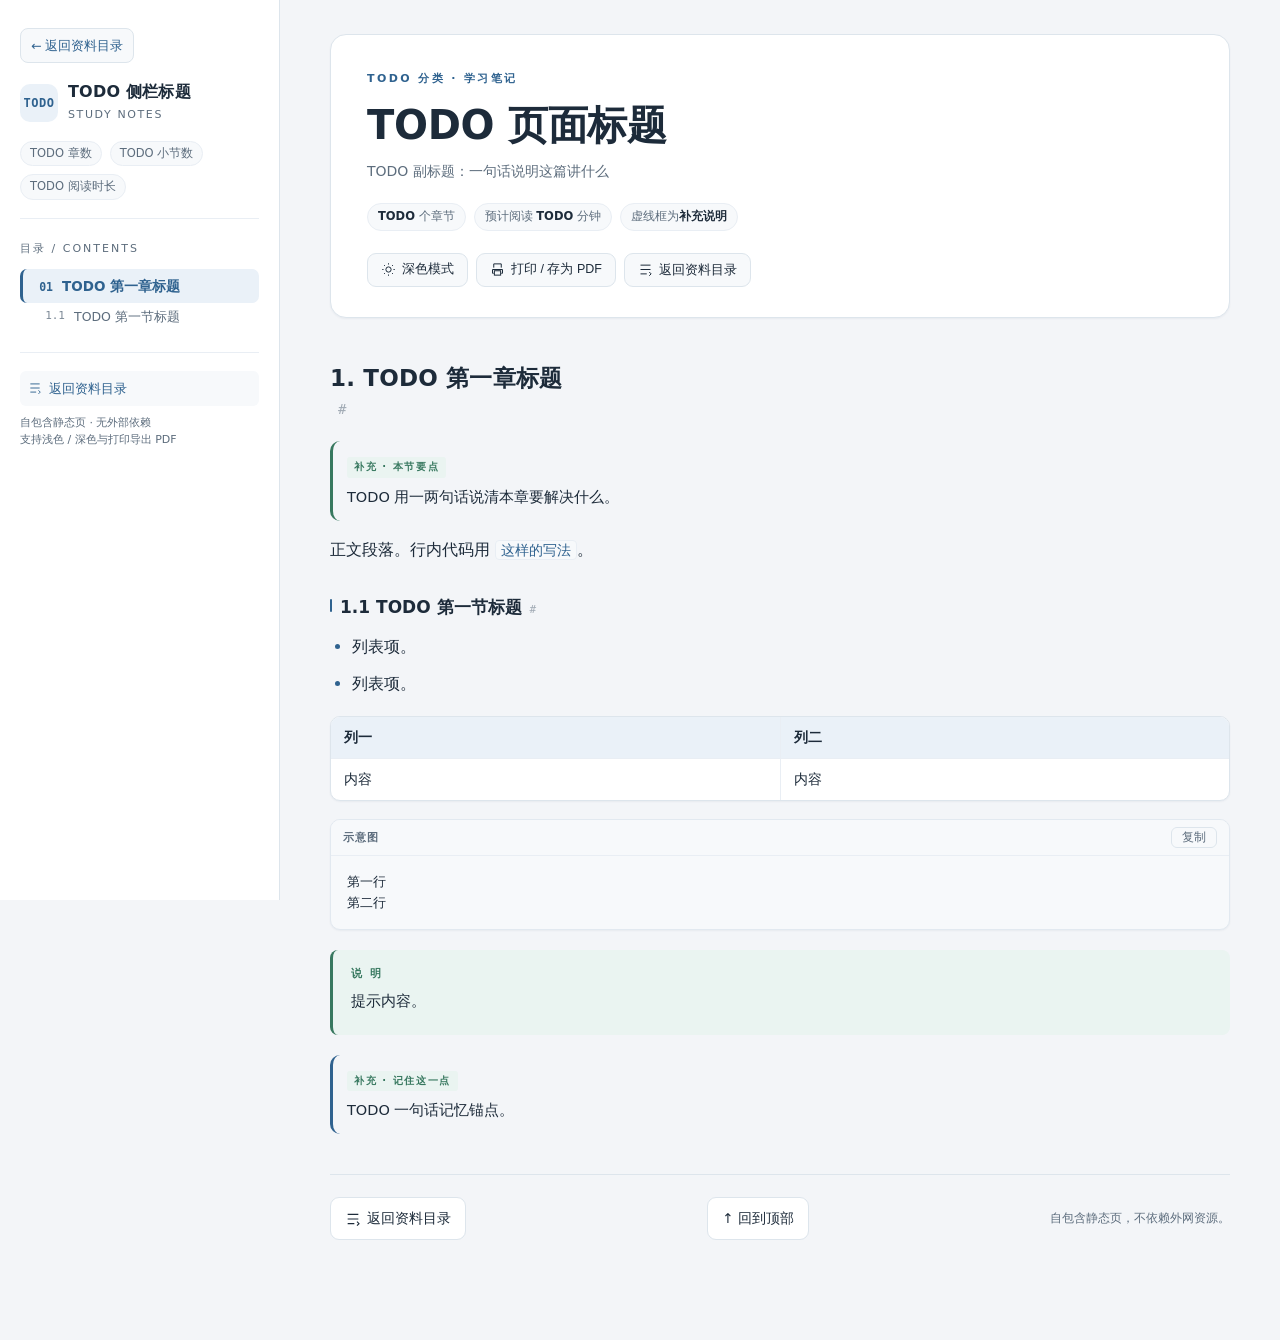
==== notes/_template.html @ d2bcf4ab "Add MySQL notes; make index data-driven with search; add shared note template" ====
<!DOCTYPE html>
<html lang="zh-CN" data-theme="light" data-note-key="note-id">
<head>
<!-- ============================================================
     资料页模板 · 新增资料时复制本文件
     1. 文件名：notes/<短横线英文>.html
     2. 搜索替换 TODO 处：页面标题、侧栏标题、hero、正文
     3. data-note-key 改成唯一值（用于记住深色模式偏好）
     4. 到 assets/notes-data.js 里加一条记录
     样式与脚本都来自 ../assets/，不要在页面里另写 CSS
     ============================================================ -->
<meta charset="utf-8">
<meta name="viewport" content="width=device-width, initial-scale=1">
<meta name="robots" content="noindex, nofollow">
<title>TODO 页面标题</title>
<meta name="description" content="TODO 一句话摘要">
<script>(function(){try{var k='reading-library-note-theme-'+(document.documentElement.getAttribute('data-note-key')||'default');var t=localStorage.getItem(k);if(!t){t=window.matchMedia&&matchMedia('(prefers-color-scheme: dark)').matches?'dark':'light';}document.documentElement.setAttribute('data-theme',t);}catch(e){}})();</script>
<link rel="stylesheet" href="../assets/note.css">
</head>
<body>
<div id="bar"></div>

<div class="topbar">
  <a class="topbar-back" href="../index.html">‹ 目录</a>
  <span class="topbar-title">TODO 侧栏标题</span>
  <div style="display:flex;gap:8px">
    <button class="tb-btn" id="tocToggle" type="button">目录</button>
    <button class="tb-btn theme-toggle" type="button" aria-pressed="false">
      <svg viewBox="0 0 24 24" width="14" height="14" stroke="currentColor" fill="none" stroke-width="1.8"><circle cx="12" cy="12" r="4.5"/><path d="M12 2v2M12 20v2M2 12h2M20 12h2M4.9 4.9l1.4 1.4M17.7 17.7l1.4 1.4M19.1 4.9l-1.4 1.4M6.3 17.7l-1.4 1.4"/></svg>
      <span class="theme-label">深色模式</span>
    </button>
  </div>
</div>
<div id="backdrop"></div>

<aside id="sidebar">
  <div class="side-inner">
    <a class="back-link" href="../index.html">← 返回资料目录</a>
    <div class="brand">
      <span class="mark">TODO</span>
      <div>
        <h2>TODO 侧栏标题</h2>
        <p>Study Notes</p>
      </div>
    </div>
    <div class="side-meta">
      <span>TODO 章数</span><span>TODO 小节数</span><span>TODO 阅读时长</span>
    </div>
    <p class="side-title">目录 / Contents</p>
    <nav id="toc">
      <a class="toc-item" href="#s1" data-target="s1"><span class="toc-num">01</span><span class="toc-text">TODO 第一章标题</span></a>
      <a class="toc-sub" href="#s1-1" data-target="s1-1"><span class="toc-sub-num">1.1</span><span class="toc-text">TODO 第一节标题</span></a>
    </nav>
    <div class="side-foot">
      <a href="../index.html">
        <svg viewBox="0 0 24 24" width="14" height="14" stroke="currentColor" fill="none" stroke-width="1.6"><path d="M4 5h16M4 12h16M4 19h10"/><path d="M18 16l3 3-3 3"/></svg>
        返回资料目录
      </a>
      <em>自包含静态页 · 无外部依赖<br>支持浅色 / 深色与打印导出 PDF</em>
    </div>
  </div>
</aside>

<main>
<div class="wrap">
  <header class="hero">
    <p class="eyebrow">TODO 分类 · 学习笔记</p>
    <h1>TODO 页面标题</h1>
    <p class="hero-sub">TODO 副标题：一句话说明这篇讲什么</p>
    <div class="pills">
      <span class="pill"><b>TODO</b> 个章节</span>
      <span class="pill">预计阅读 <b>TODO</b> 分钟</span>
      <span class="pill">虚线框为<b>补充说明</b></span>
    </div>
    <div class="hero-actions">
      <button class="act theme-toggle" type="button" aria-pressed="false">
        <svg viewBox="0 0 24 24"><circle cx="12" cy="12" r="4.2"/><path d="M12 2v2M12 20v2M2 12h2M20 12h2M4.9 4.9l1.4 1.4M17.7 17.7l1.4 1.4M19.1 4.9l-1.4 1.4M6.3 17.7l-1.4 1.4"/></svg>
        <span class="theme-label">深色模式</span>
      </button>
      <button class="act" id="printBtn" type="button">
        <svg viewBox="0 0 24 24"><path d="M6 9V3h12v6M6 18H4v-6h16v6h-2"/><rect x="7" y="14" width="10" height="7"/></svg>
        打印 / 存为 PDF
      </button>
      <a class="act" href="../index.html">
        <svg viewBox="0 0 24 24"><path d="M4 5h16M4 12h16M4 19h10"/><path d="M18 16l3 3-3 3"/></svg>
        返回资料目录
      </a>
    </div>
  </header>

  <article id="content">

<h2 id="s1">1. TODO 第一章标题</h2>
<div class="aux brief"><span class="aux-tag">补充 · 本节要点</span><p>TODO 用一两句话说清本章要解决什么。</p></div>
<p>正文段落。行内代码用 <code class="ic">这样的写法</code>。</p>

<h3 id="s1-1">1.1 TODO 第一节标题</h3>
<ul>
<li>列表项。</li>
<li>列表项。</li>
</ul>

<!-- 表格：外层必须套 .table-wrap，窄屏才会横向滚动而不撑破页面 -->
<div class="table-wrap"><table><thead><tr><th>列一</th><th>列二</th></tr></thead><tbody><tr><td>内容</td><td>内容</td></tr></tbody></table></div>

<!-- 代码 / ASCII 图：用 .codeblock 结构，pre 自带横向滚动 -->
<div class="codeblock" data-lang="text"><div class="cb-head"><span class="cb-lang">示意图</span><span class="cb-hint">可横向滚动</span><button class="copy" type="button" aria-label="复制此代码块">复制</button></div><pre class="cb-pre ascii"><code>第一行
第二行</code></pre></div>

<!-- 提示块：普通用 .callout，纠错用 .callout.correction -->
<div class="callout"><span class="callout-tag">说 明</span><div class="callout-body"><p>提示内容。</p></div></div>

<div class="aux remember"><span class="aux-tag">补充 · 记住这一点</span><p>TODO 一句话记忆锚点。</p></div>

  </article>

  <nav class="page-foot" aria-label="页尾导航">
    <a href="../index.html">
      <svg viewBox="0 0 24 24" width="16" height="16" stroke="currentColor" fill="none" stroke-width="1.7"><path d="M4 5h16M4 12h16M4 19h10"/><path d="M18 16l3 3-3 3"/></svg>
      返回资料目录
    </a>
    <a href="#" id="footTop">↑ 回到顶部</a>
    <em>自包含静态页，不依赖外网资源。</em>
  </nav>
</div>
</main>

<button id="toTop" type="button" aria-label="回到顶部">
  <svg viewBox="0 0 24 24"><path d="M12 19V5M5 12l7-7 7 7"/></svg>
</button>

<script src="../assets/note.js"></script>
</body>
</html>
---- assets/note.css ----
/* ==========================================================================
   资料页统一样式（手机优先）
   用法：<link rel="stylesheet" href="../assets/note.css">
   配套脚本：../assets/note.js
   ========================================================================== */
:root{
  --bg:#f3f5f8; --surface:#ffffff; --surface-2:#f7f9fb; --text:#1d2b3a; --muted:#5d6d7d;
  --border:#dde5ec; --border-soft:#e9eef4; --accent:#2f628f; --accent-2:#37785f;
  --accent-soft:#eaf1f8; --warm:#a8642f; --warm-soft:#fbf2e7; --teal-soft:#eaf4f1;
  --code-bg:#f7f9fb; --code-border:#e2e9f0; --shadow:0 1px 2px rgba(20,45,70,.05); --aux-border:#ccd7e2;
  --tk-com:#7f8d9b; --tk-str:#2f7a6f; --tk-opt:#a8642f; --tk-num:#7a5a9c; --tk-kw:#2f628f; --tk-lab:#8a7c5a;
  --mono:"Sarasa Mono SC","Cascadia Mono","JetBrains Mono",Consolas,"DejaVu Sans Mono","Courier New",monospace;
}
[data-theme="dark"]{
  --bg:#0f151b; --surface:#161e26; --surface-2:#1b242e; --text:#dbe4ec; --muted:#8fa0b0;
  --border:#27313c; --border-soft:#212a34; --accent:#8ab8de; --accent-2:#6fc0a8;
  --accent-soft:#1b2b39; --warm:#d9a35f; --warm-soft:#2a2318; --teal-soft:#152a26;
  --code-bg:#131a22; --code-border:#25303b; --shadow:0 1px 2px rgba(0,0,0,.3); --aux-border:#3a4756;
  --tk-com:#71808f; --tk-str:#7ecab6; --tk-opt:#d9a35f; --tk-num:#c1a3d8; --tk-kw:#8ab8de; --tk-lab:#b0a284;
}
*{box-sizing:border-box}
html{-webkit-text-size-adjust:100%}
body{
  margin:0;background:var(--bg);color:var(--text);
  font-family:"Segoe UI","PingFang SC","Hiragino Sans GB","Microsoft YaHei",system-ui,-apple-system,sans-serif;
  font-size:16px;line-height:1.85;-webkit-font-smoothing:antialiased;
  transition:background-color .18s ease,color .18s ease;
}
#bar{position:fixed;top:0;left:0;height:3px;width:0;background:linear-gradient(90deg,var(--accent),var(--accent-2));z-index:90;transition:width .1s linear}
a{color:var(--accent);text-decoration:none}
a:hover{text-decoration:underline}
::selection{background:var(--accent-soft)}

/* ---------- 侧栏 ---------- */
#sidebar{
  position:fixed;top:0;left:0;bottom:0;width:280px;background:var(--surface);
  border-right:1px solid var(--border);overflow-y:auto;z-index:55;
  scrollbar-width:thin;scrollbar-color:var(--border) transparent;
}
.side-inner{padding:28px 20px 36px}
.brand{display:flex;align-items:center;gap:10px;margin-bottom:6px}
.mark{width:38px;height:38px;flex:0 0 38px;border-radius:10px;background:var(--accent-soft);color:var(--accent);
  display:flex;align-items:center;justify-content:center;font-family:var(--mono);font-size:12px;font-weight:700;letter-spacing:.5px}
.brand h2{margin:0;font-size:16px;line-height:1.35;font-weight:700;letter-spacing:.2px;color:var(--text)}
.brand p{margin:2px 0 0;font-size:11px;letter-spacing:1.6px;color:var(--muted);text-transform:uppercase}
.side-meta{display:flex;gap:8px;flex-wrap:wrap;margin:16px 0 20px;padding-bottom:18px;border-bottom:1px solid var(--border-soft)}
.side-meta span{font-size:11.5px;color:var(--muted);background:var(--surface-2);border:1px solid var(--border-soft);border-radius:20px;padding:1px 9px}
.side-title{font-size:11px;letter-spacing:2px;color:var(--muted);margin:0 0 10px;text-transform:uppercase}
nav#toc{display:flex;flex-direction:column;gap:1px}
.toc-item{display:flex;align-items:baseline;gap:9px;padding:7px 10px;border-radius:7px;border-left:3px solid transparent;color:var(--text);font-size:13.5px;line-height:1.5}
.toc-item .toc-num{font-family:var(--mono);font-size:11.5px;color:var(--muted);width:20px;flex:0 0 20px;text-align:right}
.toc-item:hover{background:var(--surface-2);text-decoration:none}
.toc-item.active{background:var(--accent-soft);border-left-color:var(--accent);color:var(--accent);font-weight:600}
.toc-item.active .toc-num{color:var(--accent)}
.toc-item.section-active{background:var(--surface-2)}
.toc-sub{display:flex;gap:9px;padding:3px 10px 3px 12px;border-left:3px solid transparent;color:var(--muted);font-size:12.5px;line-height:1.55}
.toc-sub .toc-sub-num{font-family:var(--mono);font-size:11px;width:30px;flex:0 0 30px;text-align:right;opacity:.8}
.toc-sub:hover{color:var(--accent);text-decoration:none;background:var(--surface-2)}
.toc-sub.active{color:var(--accent);border-left-color:var(--accent-2);background:var(--accent-soft)}
.side-foot{margin-top:22px;padding-top:18px;border-top:1px solid var(--border-soft);display:flex;flex-direction:column;gap:8px}
.side-foot a{display:flex;align-items:center;gap:7px;font-size:12.5px;color:var(--accent);padding:6px 8px;border-radius:6px;background:var(--surface-2)}
.side-foot a:hover{background:var(--accent-soft);text-decoration:none}
.side-foot em{font-style:normal;font-size:11px;color:var(--muted);line-height:1.6}

/* ---------- 顶部移动栏 ---------- */
.topbar{display:none;position:fixed;top:0;left:0;right:0;height:54px;background:color-mix(in srgb,var(--surface) 88%,transparent);
  backdrop-filter:blur(10px);border-bottom:1px solid var(--border);z-index:70;align-items:center;justify-content:space-between;padding:0 14px}
.topbar-title{font-size:14px;font-weight:600;letter-spacing:.3px;white-space:nowrap;overflow:hidden;text-overflow:ellipsis}
.tb-btn{display:inline-flex;align-items:center;gap:5px;height:32px;padding:0 10px;border-radius:8px;border:1px solid var(--border);
  background:var(--surface);color:var(--text);font-size:12.5px;cursor:pointer}
#backdrop{display:none;position:fixed;inset:0;background:rgba(8,15,22,.45);z-index:54}

/* ---------- 返回资料目录 ---------- */
.topbar-back{display:inline-flex;align-items:center;height:32px;padding:0 9px;border-radius:8px;border:1px solid var(--border);
  background:var(--surface);color:var(--accent);font-size:12.5px;text-decoration:none;white-space:nowrap}
.topbar-back:hover{background:var(--accent-soft);text-decoration:none}
.back-link{display:inline-flex;align-items:center;gap:5px;margin-bottom:18px;font-size:12.5px;color:var(--accent);
  padding:5px 10px;border:1px solid var(--border);border-radius:8px;background:var(--surface-2)}
.back-link:hover{background:var(--accent-soft);text-decoration:none}
.page-foot{margin:40px 0 0;padding-top:22px;border-top:1px solid var(--border);display:flex;flex-wrap:wrap;gap:10px;align-items:center;justify-content:space-between}
.page-foot a{display:inline-flex;align-items:center;gap:6px;font-size:13.5px;padding:8px 14px;border-radius:9px;
  border:1px solid var(--border);background:var(--surface);color:var(--text)}
.page-foot a:hover{border-color:var(--accent);color:var(--accent);text-decoration:none}
.page-foot em{font-style:normal;font-size:12px;color:var(--muted);line-height:1.6}

/* ---------- 主体 ---------- */
main{margin-left:280px;padding:34px 36px 100px}
.wrap{max-width:900px;margin:0 auto}
.hero{background:var(--surface);border:1px solid var(--border);border-radius:16px;padding:34px 36px 30px;box-shadow:var(--shadow);margin-bottom:44px}
.eyebrow{font-size:11px;letter-spacing:2.4px;color:var(--accent);text-transform:uppercase;margin:0 0 10px;font-weight:600}
.hero h1{margin:0;font-size:clamp(28px,3.4vw,40px);line-height:1.3;letter-spacing:-.3px;font-weight:700}
.hero-sub{margin:8px 0 0;color:var(--muted);font-size:14px}
.pills{display:flex;flex-wrap:wrap;gap:8px;margin-top:18px}
.pill{font-size:11.5px;color:var(--muted);background:var(--surface-2);border:1px solid var(--border-soft);border-radius:20px;padding:2px 10px}
.pill b{color:var(--text);font-weight:600}
.hero-actions{display:flex;flex-wrap:wrap;gap:8px;margin-top:22px}
.act{display:inline-flex;align-items:center;gap:6px;height:34px;padding:0 13px;border-radius:9px;border:1px solid var(--border);
  background:var(--surface-2);color:var(--text);font-size:12.5px;cursor:pointer;transition:.15s}
.act:hover{border-color:var(--accent);color:var(--accent);text-decoration:none}
.act svg{width:15px;height:15px;stroke:currentColor;fill:none;stroke-width:1.6}

article{font-size:16px}
article p{margin:14px 0;color:var(--text)}
article p strong,article li strong{color:var(--text);font-weight:600}
h2{font-size:23px;line-height:1.45;font-weight:700;margin:52px 0 18px;padding-top:20px;border-top:1px solid var(--border);
  letter-spacing:.2px;scroll-margin-top:24px}
h2:first-of-type{border-top:0;padding-top:0;margin-top:0}
h3{font-size:17px;line-height:1.5;margin:30px 0 10px;font-weight:600;color:var(--text);scroll-margin-top:24px;display:flex;align-items:baseline;gap:8px}
h3::before{content:"";width:2px;height:13px;background:var(--accent);border-radius:2px;flex:0 0 2px;transform:translateY(-1px)}
.anchor-link{font-family:var(--mono);font-size:11px;color:var(--muted);opacity:.55;text-decoration:none;font-weight:400}
.anchor-link:hover{opacity:1;color:var(--accent)}

ul,ol{margin:12px 0;padding-left:22px}
li{margin:7px 0;color:var(--text)}
ul li::marker{color:var(--accent)}
ol li::marker{color:var(--accent);font-family:var(--mono);font-size:.88em}
ul ul{margin:4px 0}
.ic{font-family:var(--mono);font-size:.9em;background:var(--surface-2);border:1px solid var(--border-soft);border-radius:4px;
  padding:.08em .34em;color:var(--accent);white-space:nowrap}

/* ---------- 代码块 ---------- */
.codeblock{border:1px solid var(--code-border);border-radius:10px;overflow:hidden;background:var(--code-bg);margin:18px 0;box-shadow:var(--shadow)}
.cb-head{display:flex;align-items:center;gap:10px;padding:7px 12px;background:var(--surface-2);border-bottom:1px solid var(--border-soft)}
.cb-lang{font-size:11px;letter-spacing:1.2px;text-transform:uppercase;color:var(--muted);font-weight:600}
.cb-hint{display:none;font-size:11px;color:var(--muted);border-left:1px solid var(--border);padding-left:10px}
.codeblock.scrollable .cb-hint{display:inline}
.copy{margin-left:auto;font-size:11.5px;color:var(--muted);background:transparent;border:1px solid var(--border);border-radius:6px;
  padding:2px 10px;cursor:pointer;transition:.15s;font-family:inherit}
.copy:hover{color:var(--accent);border-color:var(--accent)}
.copy.done{color:var(--accent-2);border-color:var(--accent-2)}
pre{margin:0;padding:16px 16px;overflow-x:auto;background:transparent}
pre code{font-family:var(--mono);font-size:13px;line-height:1.62;display:block;color:var(--text)}
pre.ascii{white-space:pre;overflow-x:auto;overscroll-behavior-x:contain}
pre.ascii code{white-space:pre;font-size:13px;line-height:1.55}
.tk-com{color:var(--tk-com);font-style:italic}
.tk-str{color:var(--tk-str)}
.tk-opt{color:var(--tk-opt)}
.tk-num{color:var(--tk-num)}
.tk-kw{color:var(--tk-kw);font-weight:600}
.tk-lab{color:var(--tk-lab)}
.tk-arrow{color:var(--tk-opt)}

/* ---------- 表格 ---------- */
.table-wrap{overflow-x:auto;margin:18px 0;border:1px solid var(--border);border-radius:10px;background:var(--surface);box-shadow:var(--shadow)}
table{border-collapse:collapse;width:100%;min-width:600px;font-size:14px;line-height:1.65}
th{background:var(--accent-soft);color:var(--text);font-weight:600;text-align:left;white-space:nowrap}
th,td{padding:9px 13px;border-bottom:1px solid var(--border-soft);vertical-align:top}
th:not(:last-child),td:not(:last-child){border-right:1px solid var(--border-soft)}
tbody tr:last-child td{border-bottom:0}
tbody tr:nth-child(even){background:var(--surface-2)}
td code{font-family:var(--mono);font-size:12.5px;display:inline;background:transparent;color:var(--accent)}

/* ---------- 引用 / 校正 ---------- */
.callout{margin:20px 0;padding:14px 16px 14px 18px;border-radius:8px;border-left:3px solid var(--accent-2);background:var(--teal-soft)}
.callout.correction{border-left-color:var(--warm);background:var(--warm-soft)}
.callout-tag{display:block;font-size:10.5px;letter-spacing:2px;color:var(--accent-2);margin-bottom:4px;font-weight:700}
.callout.correction .callout-tag{color:var(--warm)}
.callout-body p{margin:6px 0;font-size:14.5px;line-height:1.75}
.callout-body ul{margin:6px 0;padding-left:20px}
.callout-body li{font-size:14.5px;margin:4px 0}
.callout-body .ic{background:color-mix(in srgb,var(--surface) 60%,transparent);border-color:transparent}

/* ------------- 目录内联 ------------- */
#s1 ul{columns:2;column-gap:30px;padding-left:0;list-style:none;margin-top:8px}
#s1 li{margin:3px 0;break-inside:avoid}
#s1 li::marker{content:""}
#s1 a{display:block;font-size:14px;padding:4px 8px;border-radius:6px}
#s1 a:hover{background:var(--accent-soft);text-decoration:none}
@media(max-width:640px){#s1 ul{columns:1}}

/* ------------- 返回顶部 ------------- */
#toTop{position:fixed;right:24px;bottom:24px;width:42px;height:42px;border-radius:50%;border:1px solid var(--border);
  background:var(--surface);color:var(--accent);cursor:pointer;display:flex;align-items:center;justify-content:center;
  box-shadow:0 4px 14px rgba(20,45,70,.14);opacity:0;visibility:hidden;transform:translateY(8px);transition:.2s;z-index:60}
#toTop.show{opacity:1;visibility:visible;transform:none}
#toTop svg{width:18px;height:18px;stroke:currentColor;fill:none;stroke-width:2}

/* ------------- 补充内容卡片（与原文区分） ------------- */
.aux{position:relative;margin:18px 0;padding:12px 15px;border:1px dashed var(--aux-border);border-radius:10px;background:color-mix(in srgb,var(--surface) 45%,transparent)}
.aux-tag{display:inline-block;font-size:10px;letter-spacing:1.6px;color:var(--accent-2);background:var(--teal-soft);
  border-radius:3px;padding:1px 7px;margin-bottom:5px;font-weight:600}
.aux.brief{margin:14px 0 8px;border-left:3px solid var(--accent-2);border-top:0;border-right:0;border-bottom:0;background:transparent;padding:9px 14px}
.aux.remember{margin:20px 0 4px;border-left:3px solid var(--accent);border-top:0;border-right:0;border-bottom:0;background:transparent;padding:9px 14px}
.aux p{margin:2px 0;font-size:14.5px;line-height:1.75;color:var(--text)}
.aux-note{font-size:12.5px!important;color:var(--muted)!important;margin-top:8px!important}
.flow{display:flex;align-items:center;gap:10px;flex-wrap:wrap;margin:12px 0 4px}
.flow-box{flex:1 1 150px;min-width:145px;border:1px solid var(--border);background:var(--surface);border-radius:8px;padding:8px 11px}
.flow-box b{display:block;font-family:var(--mono);font-size:14px;color:var(--accent);font-weight:600}
.flow-box.out b{color:var(--accent-2)}
.flow-box span{font-size:11.5px;color:var(--muted);line-height:1.5;display:block;margin-top:1px}
.flow-op{font-family:var(--mono);font-size:11px;color:var(--muted);border:1px solid var(--border);border-radius:20px;padding:1px 8px}
.flow-arrow{color:var(--muted);font-size:15px}
.diff-row{display:flex;gap:12px;padding:7px 0;border-top:1px dashed var(--border-soft);align-items:baseline}
.diff-row:first-of-type{border-top:0}
.diff-row b{flex:0 0 176px;font-family:var(--mono);font-size:12px;color:var(--warm);font-weight:600;line-height:1.6}
.diff-row span{flex:1;font-size:13.5px;line-height:1.7}

/* ------------- 响应式 ------------- */
@media(max-width:1040px){
  #sidebar{transform:translateX(-100%);transition:transform .24s ease;box-shadow:0 0 30px rgba(0,0,0,.14)}
  body.nav-open #sidebar{transform:none}
  body.nav-open #backdrop{display:block}
  .topbar{display:flex}
  main{margin-left:0;padding:70px 18px 80px}
  .hero{padding:26px 22px;border-radius:14px}
  h2,h3{scroll-margin-top:70px}
  .wrap{max-width:100%}
  #toTop{right:16px;bottom:16px}
}
@media(max-width:620px){
  body{font-size:15.5px}
  main{padding-left:20px;padding-right:20px}
  h2{font-size:20px;margin-top:42px}
  h3{font-size:16px}
  .hero h1{font-size:27px}
  .codeblock code,.ascii code{font-size:12px}
  .table-wrap table{min-width:560px}
  .cb-head{padding:6px 10px}
  .copy{padding:2px 8px}
  .diff-row{flex-direction:column;gap:2px}
  .diff-row b{flex:none}
}
@media(max-width:480px){.topbar-title{display:none}.topbar .theme-label{display:none}.topbar .tb-btn,.topbar-back{padding:0 8px}}
@media print{
  @page{margin:14mm 13mm}
  html,body{background:#fff!important;color:#111!important;-webkit-print-color-adjust:exact;print-color-adjust:exact}
  #bar,#sidebar,#backdrop,#toTop,.topbar,.hero-actions,.copy,.cb-hint{display:none!important}
  main{margin:0;padding:0}
  .wrap{max-width:none}
  .hero{box-shadow:none;border:0;padding:0 0 10px;margin-bottom:18px;border-bottom:1px solid #ccc}
  article{font-size:10.5pt;line-height:1.7}
  h2{font-size:14pt;margin-top:18pt;padding-top:8pt;break-after:avoid}
  h3{font-size:11.5pt;break-after:avoid}
  .codeblock{break-inside:avoid;box-shadow:none}
  pre{overflow:visible}
  pre.ascii code{white-space:pre-wrap;font-size:8.6pt;line-height:1.45}
  code{font-size:9pt}
  .table-wrap{overflow:visible;box-shadow:none}
  table{min-width:0;font-size:9pt}
  .callout{break-inside:avoid}
  a{color:#111!important;text-decoration:none}
  .anchor-link{display:none}
  #s1{display:none}
  .aux{break-inside:avoid;background:transparent;border-color:#bbb}
  .flow-box{background:transparent}
}
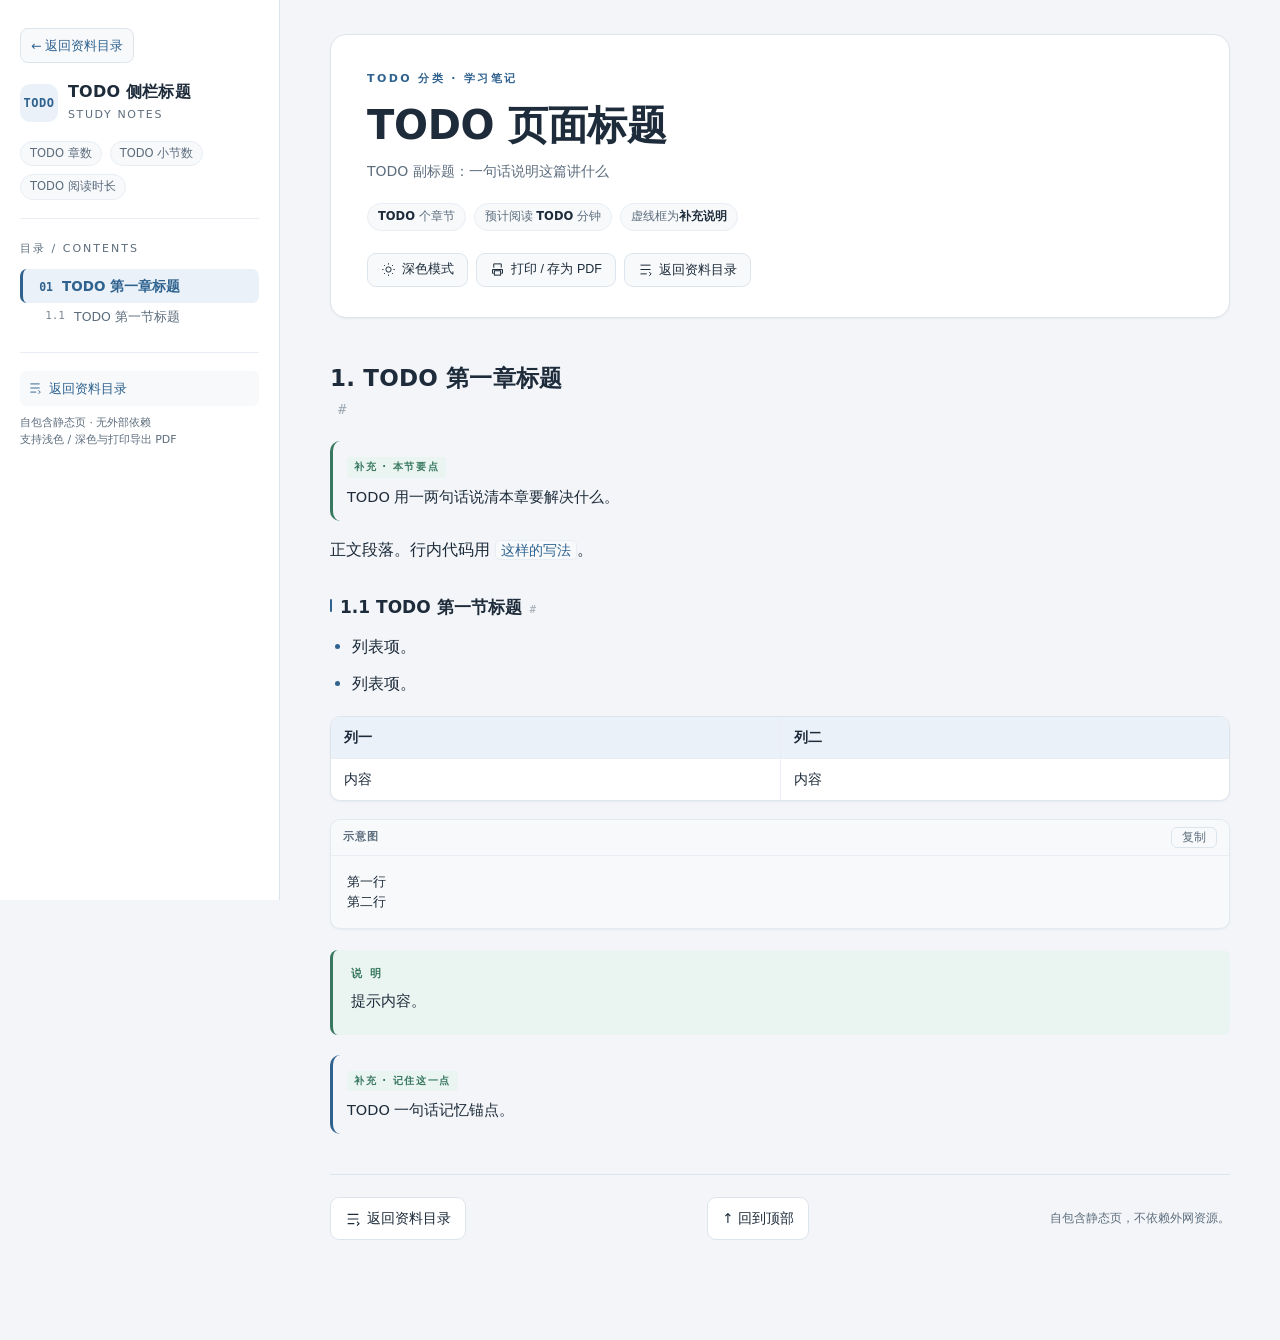
==== commit e43b8a4d: "perf: instant-feel navigation via prerender/prefetch, click feedback, and content-visibility" ====
--- a/notes/_template.html
+++ b/notes/_template.html
@@ -15,7 +15,7 @@
 <title>TODO 页面标题</title>
 <meta name="description" content="TODO 一句话摘要">
 <script>(function(){try{var k='reading-library-note-theme-'+(document.documentElement.getAttribute('data-note-key')||'default');var t=localStorage.getItem(k);if(!t){t=window.matchMedia&&matchMedia('(prefers-color-scheme: dark)').matches?'dark':'light';}document.documentElement.setAttribute('data-theme',t);}catch(e){}})();</script>
-<link rel="stylesheet" href="../assets/note.css">
+<link rel="stylesheet" href="../assets/note.css?v=20261128c">
 </head>
 <body>
 <div id="bar"></div>
@@ -129,6 +129,6 @@
   <svg viewBox="0 0 24 24"><path d="M12 19V5M5 12l7-7 7 7"/></svg>
 </button>
 
-<script src="../assets/note.js"></script>
+<script src="../assets/note.js?v=20261128c"></script>
 </body>
 </html>
--- a/assets/note.css
+++ b/assets/note.css
@@ -141,8 +141,7 @@
 .tk-arrow{color:var(--tk-opt)}
 
 /* ---------- 表格 ---------- */
-.table-wrap{overflow-x:auto;margin:18px 0;border:1px solid var(--border);border-radius:10px;background:var(--surface);box-shadow:var(--shadow)}
-table{border-collapse:collapse;width:100%;min-width:600px;font-size:14px;line-height:1.65}
+.table-wrap{overflow-x:auto;margin:18px 0;border:1px solid var(--border);border-radius:10px;background:var(--surface);box-shadow:var(--shadow)}table{border-collapse:collapse;width:100%;min-width:600px;font-size:14px;line-height:1.65}
 th{background:var(--accent-soft);color:var(--text);font-weight:600;text-align:left;white-space:nowrap}
 th,td{padding:9px 13px;border-bottom:1px solid var(--border-soft);vertical-align:top}
 th:not(:last-child),td:not(:last-child){border-right:1px solid var(--border-soft)}
@@ -195,6 +194,14 @@
 .diff-row b{flex:0 0 176px;font-family:var(--mono);font-size:12px;color:var(--warm);font-weight:600;line-height:1.6}
 .diff-row span{flex:1;font-size:13.5px;line-height:1.7}
 
+/* ------------- 首屏加速 -------------
+   长文里大量表格与代码块先跳过渲染，滚到附近才排版；
+   锚点跳转时浏览器会自动为命中的节点恢复渲染，不影响目录跳转 */
+.table-wrap,.codeblock{
+  content-visibility:auto;
+  contain-intrinsic-size:auto 260px;
+}
+
 /* ------------- 响应式 ------------- */
 @media(max-width:1040px){
   #sidebar{transform:translateX(-100%);transition:transform .24s ease;box-shadow:0 0 30px rgba(0,0,0,.14)}
@@ -236,6 +243,7 @@
   pre.ascii code{white-space:pre-wrap;font-size:8.6pt;line-height:1.45}
   code{font-size:9pt}
   .table-wrap{overflow:visible;box-shadow:none}
+  .table-wrap,.codeblock{content-visibility:visible}
   table{min-width:0;font-size:9pt}
   .callout{break-inside:avoid}
   a{color:#111!important;text-decoration:none}
